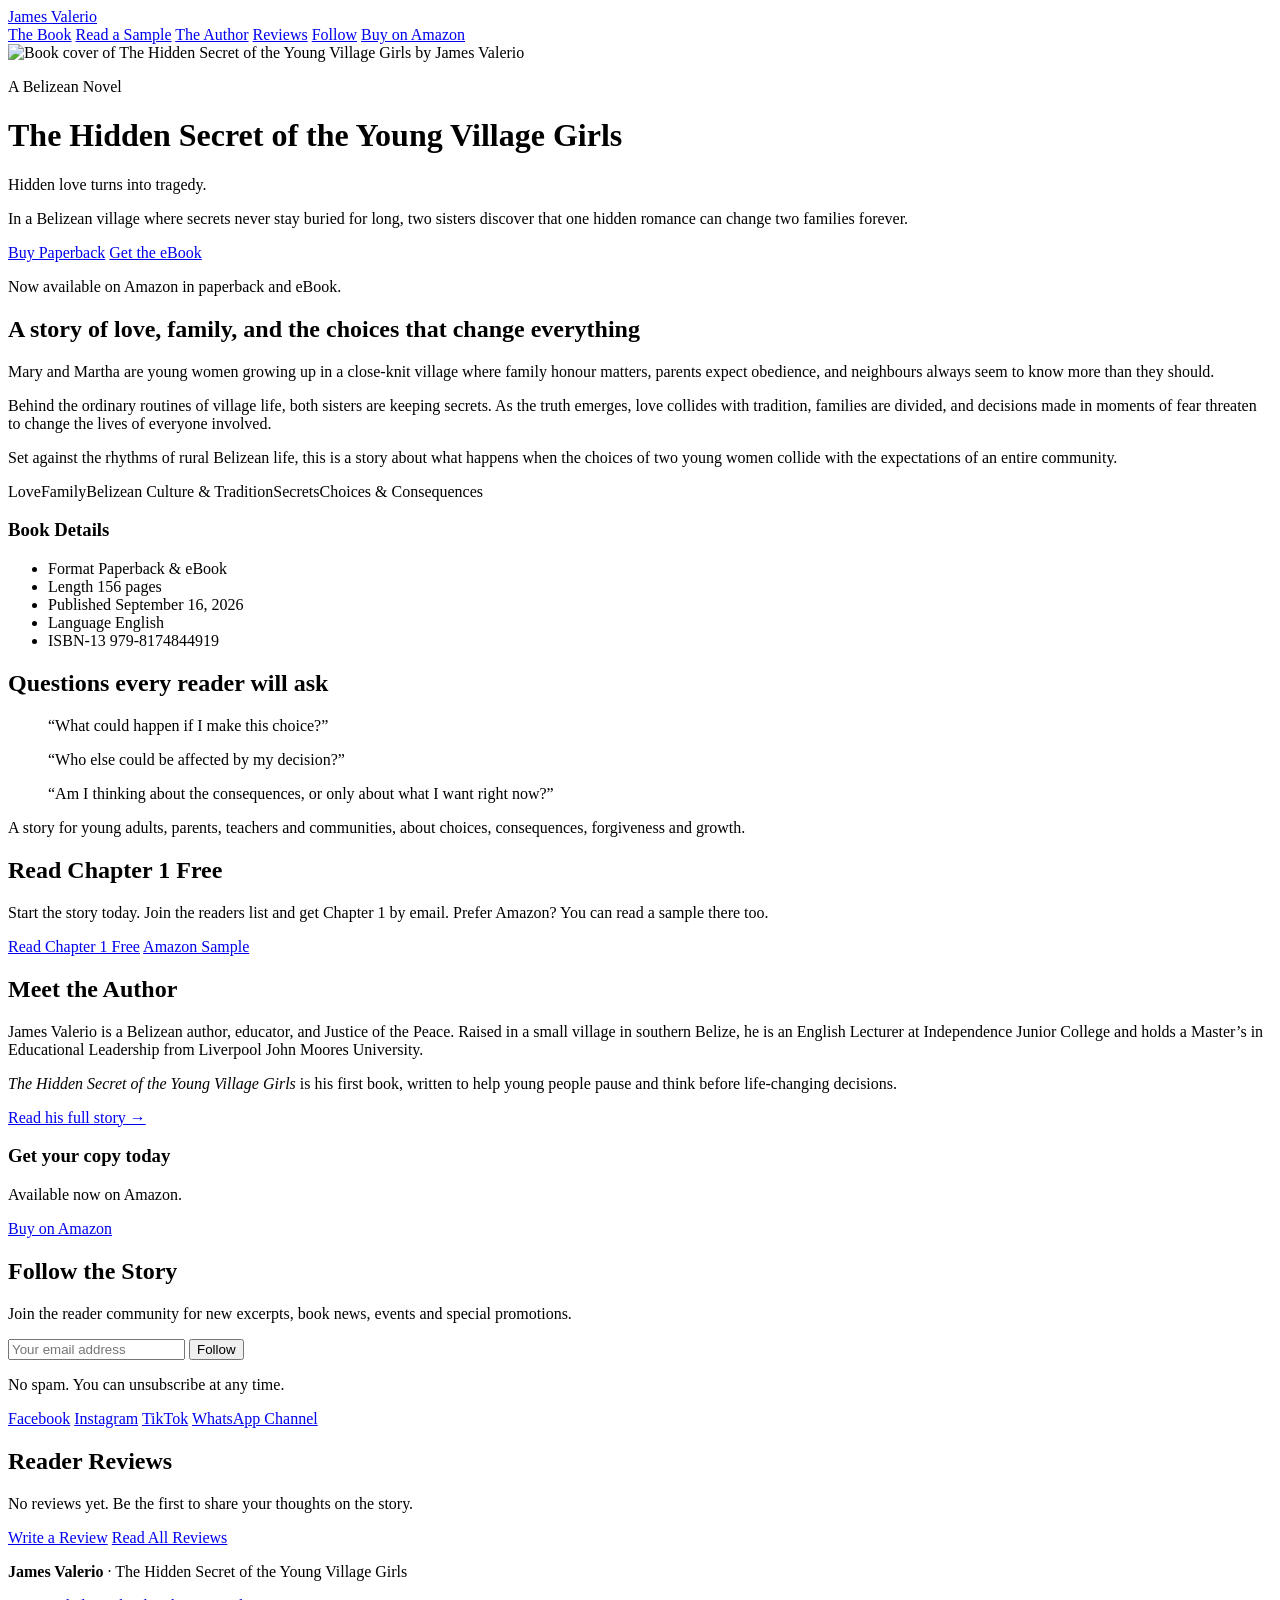
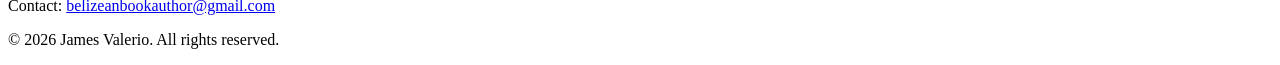
==== index.html @ d635cb6d "Add files via upload" ====
<!DOCTYPE html>
<html lang="en">
<head>
<meta charset="utf-8">
<meta name="viewport" content="width=device-width, initial-scale=1, viewport-fit=cover">
<title>James Valerio | The Hidden Secret of the Young Village Girls</title>
<meta name="description" content="A Belizean novel of love, family, culture and the choices that change everything. By James Valerio. Available on Amazon in paperback and eBook.">
<link rel="preconnect" href="https://fonts.googleapis.com">
<link rel="preconnect" href="https://fonts.gstatic.com" crossorigin>
<link href="https://fonts.googleapis.com/css2?family=Playfair+Display:wght@600;700&family=Lato:wght@400;700&display=swap" rel="stylesheet">
<link rel="stylesheet" href="css/style.css">
</head>
<body>
<header>
  <div class="wrap">
    <div class="bar">
      <a class="brand" href="#top">James Valerio</a>
      <nav>
        <a href="#book">The Book</a>
        <a href="#sample">Read a Sample</a>
        <a href="about.html">The Author</a>
        <a href="reviews.html">Reviews</a>
        <a href="#follow">Follow</a>
        <a href="https://www.amazon.com/dp/B0HKVCFZZQ" target="_blank" rel="noopener">Buy on Amazon</a>
      </nav>
    </div>
    <div class="hero" id="top">
      <img class="cover" src="images/cover.jpg" width="466" height="616" alt="Book cover of The Hidden Secret of the Young Village Girls by James Valerio">
      <div>
        <p class="kicker">A Belizean Novel</p>
        <h1>The Hidden Secret of the Young Village Girls</h1>
        <p class="tag">Hidden love turns into tragedy.</p>
        <p class="hook">In a Belizean village where secrets never stay buried for long, two sisters discover that one hidden romance can change two families forever.</p>
        <div class="btns">
          <a class="btn p" href="https://www.amazon.com/dp/B0HKVCFZZQ" target="_blank" rel="noopener">Buy Paperback</a>
          <a class="btn s" href="https://www.amazon.com/dp/B0HKVCFZZQ" target="_blank" rel="noopener">Get the eBook</a>
        </div>
        <p class="small">Now available on Amazon in paperback and eBook.</p>
      </div>
    </div>
  </div>
</header>

<section id="book">
  <div class="wrap two">
    <div>
      <h2>A story of love, family, and the choices that change everything</h2>
      <p>Mary and Martha are young women growing up in a close-knit village where family honour matters, parents expect obedience, and neighbours always seem to know more than they should.</p>
      <p>Behind the ordinary routines of village life, both sisters are keeping secrets. As the truth emerges, love collides with tradition, families are divided, and decisions made in moments of fear threaten to change the lives of everyone involved.</p>
      <p>Set against the rhythms of rural Belizean life, this is a story about what happens when the choices of two young women collide with the expectations of an entire community.</p>
      <div class="chips">
        <span class="chip">Love</span><span class="chip">Family</span><span class="chip">Belizean Culture &amp; Tradition</span><span class="chip">Secrets</span><span class="chip">Choices &amp; Consequences</span>
      </div>
    </div>
    <div class="card" id="details">
      <h3>Book Details</h3>
      <ul>
        <li>Format <span>Paperback &amp; eBook</span></li>
        <li>Length <span>156 pages</span></li>
        <li>Published <span>September 16, 2026</span></li>
        <li>Language <span>English</span></li>
        <li>ISBN-13 <span>979-8174844919</span></li>
      </ul>
    </div>
  </div>
</section>

<section class="ask center">
  <div class="wrap">
    <h2>Questions every reader will ask</h2>
    <blockquote>&ldquo;What could happen if I make this choice?&rdquo;</blockquote>
    <blockquote>&ldquo;Who else could be affected by my decision?&rdquo;</blockquote>
    <blockquote>&ldquo;Am I thinking about the consequences, or only about what I want right now?&rdquo;</blockquote>
    <p>A story for young adults, parents, teachers and communities, about choices, consequences, forgiveness and growth.</p>
  </div>
</section>

<section id="sample">
  <div class="wrap">
    <h2>Read Chapter 1 Free</h2>
    <p>Start the story today. Join the readers list and get Chapter 1 by email. Prefer Amazon? You can read a sample there too.</p>
    <div class="btnrow">
      <a class="btn p" href="read-free.html">Read Chapter 1 Free</a>
      <a class="btn alt" href="https://read.amazon.com/sample/B0HKVCFZZQ?clientId=share" target="_blank" rel="noopener">Amazon Sample</a>
    </div>
  </div>
</section>

<section id="author">
  <div class="wrap two">
    <div>
      <h2>Meet the Author</h2>
      <p>James Valerio is a Belizean author, educator, and Justice of the Peace. Raised in a small village in southern Belize, he is an English Lecturer at Independence Junior College and holds a Master&rsquo;s in Educational Leadership from Liverpool John Moores University.</p>
      <p><em>The Hidden Secret of the Young Village Girls</em> is his first book, written to help young people pause and think before life-changing decisions.</p>
      <p><a class="link" href="about.html">Read his full story &rarr;</a></p>
    </div>
    <div class="card">
      <h3>Get your copy today</h3>
      <p>Available now on Amazon.</p>
      <a class="btn p" href="https://www.amazon.com/dp/B0HKVCFZZQ" target="_blank" rel="noopener">Buy on Amazon</a>
    </div>
  </div>
</section>

<section id="follow" class="follow">
  <div class="wrap">
    <h2>Follow the Story</h2>
    <p>Join the reader community for new excerpts, book news, events and special promotions.</p>
    <!-- Connected to the Kit form (ID 9991150). Responses load in the hidden iframe so visitors stay on the page. -->
    <form class="signup" action="https://app.kit.com/forms/9991150/subscriptions" method="post" target="kit-frame" data-ajax data-success="Success! Now check your email to confirm your subscription.">
      <input type="email" name="email_address" placeholder="Your email address" aria-label="Email address" required>
      <button class="btn p" type="submit">Follow</button>
      <p class="msg" role="status"></p>
    </form>
    <iframe name="kit-frame" title="Signup response" hidden></iframe>
    <p class="note">No spam. You can unsubscribe at any time.</p>
    <!-- TODO: replace each # with the real social media link -->
    <div class="social">
      <a href="#" target="_blank" rel="noopener">Facebook</a>
      <a href="#" target="_blank" rel="noopener">Instagram</a>
      <a href="#" target="_blank" rel="noopener">TikTok</a>
      <a href="#" target="_blank" rel="noopener">WhatsApp Channel</a>
    </div>
  </div>
</section>

<section id="reviews">
  <div class="wrap">
    <h2>Reader Reviews</h2>
    <div class="reviews" data-reviews data-limit="3"></div>
    <p class="empty" data-empty>No reviews yet. Be the first to share your thoughts on the story.</p>
    <div class="btnrow">
      <a class="btn p" href="reviews.html#write">Write a Review</a>
      <a class="btn alt" href="reviews.html">Read All Reviews</a>
    </div>
  </div>
</section>

<footer>
  <div class="wrap">
    <p><strong>James Valerio</strong> &middot; The Hidden Secret of the Young Village Girls</p>
    <p>Contact: <a href="mailto:belizeanbookauthor@gmail.com">belizeanbookauthor@gmail.com</a></p>
    <p>&copy; 2026 James Valerio. All rights reserved.</p>
  </div>
</footer>
<script src="js/config.js"></script>
<script src="js/reviews.js"></script>
<script src="js/main.js" defer></script>
</body>
</html>
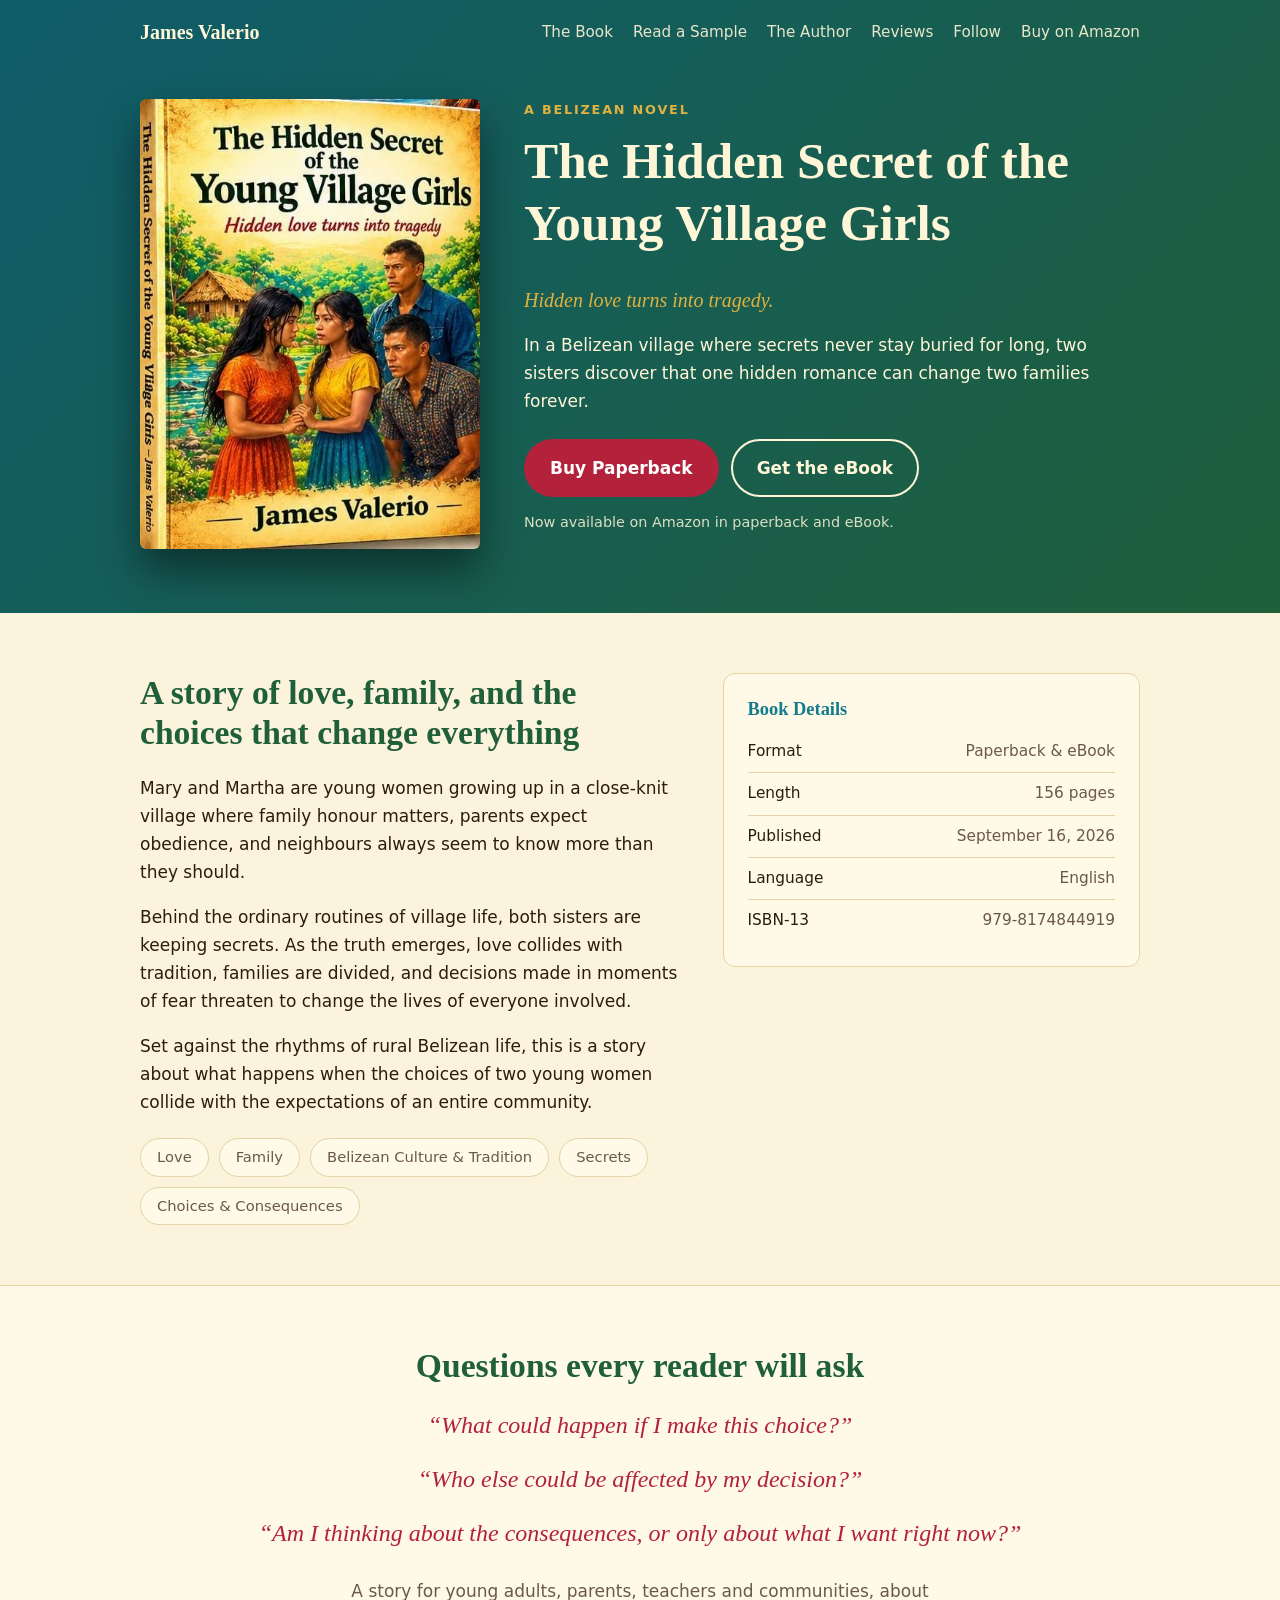
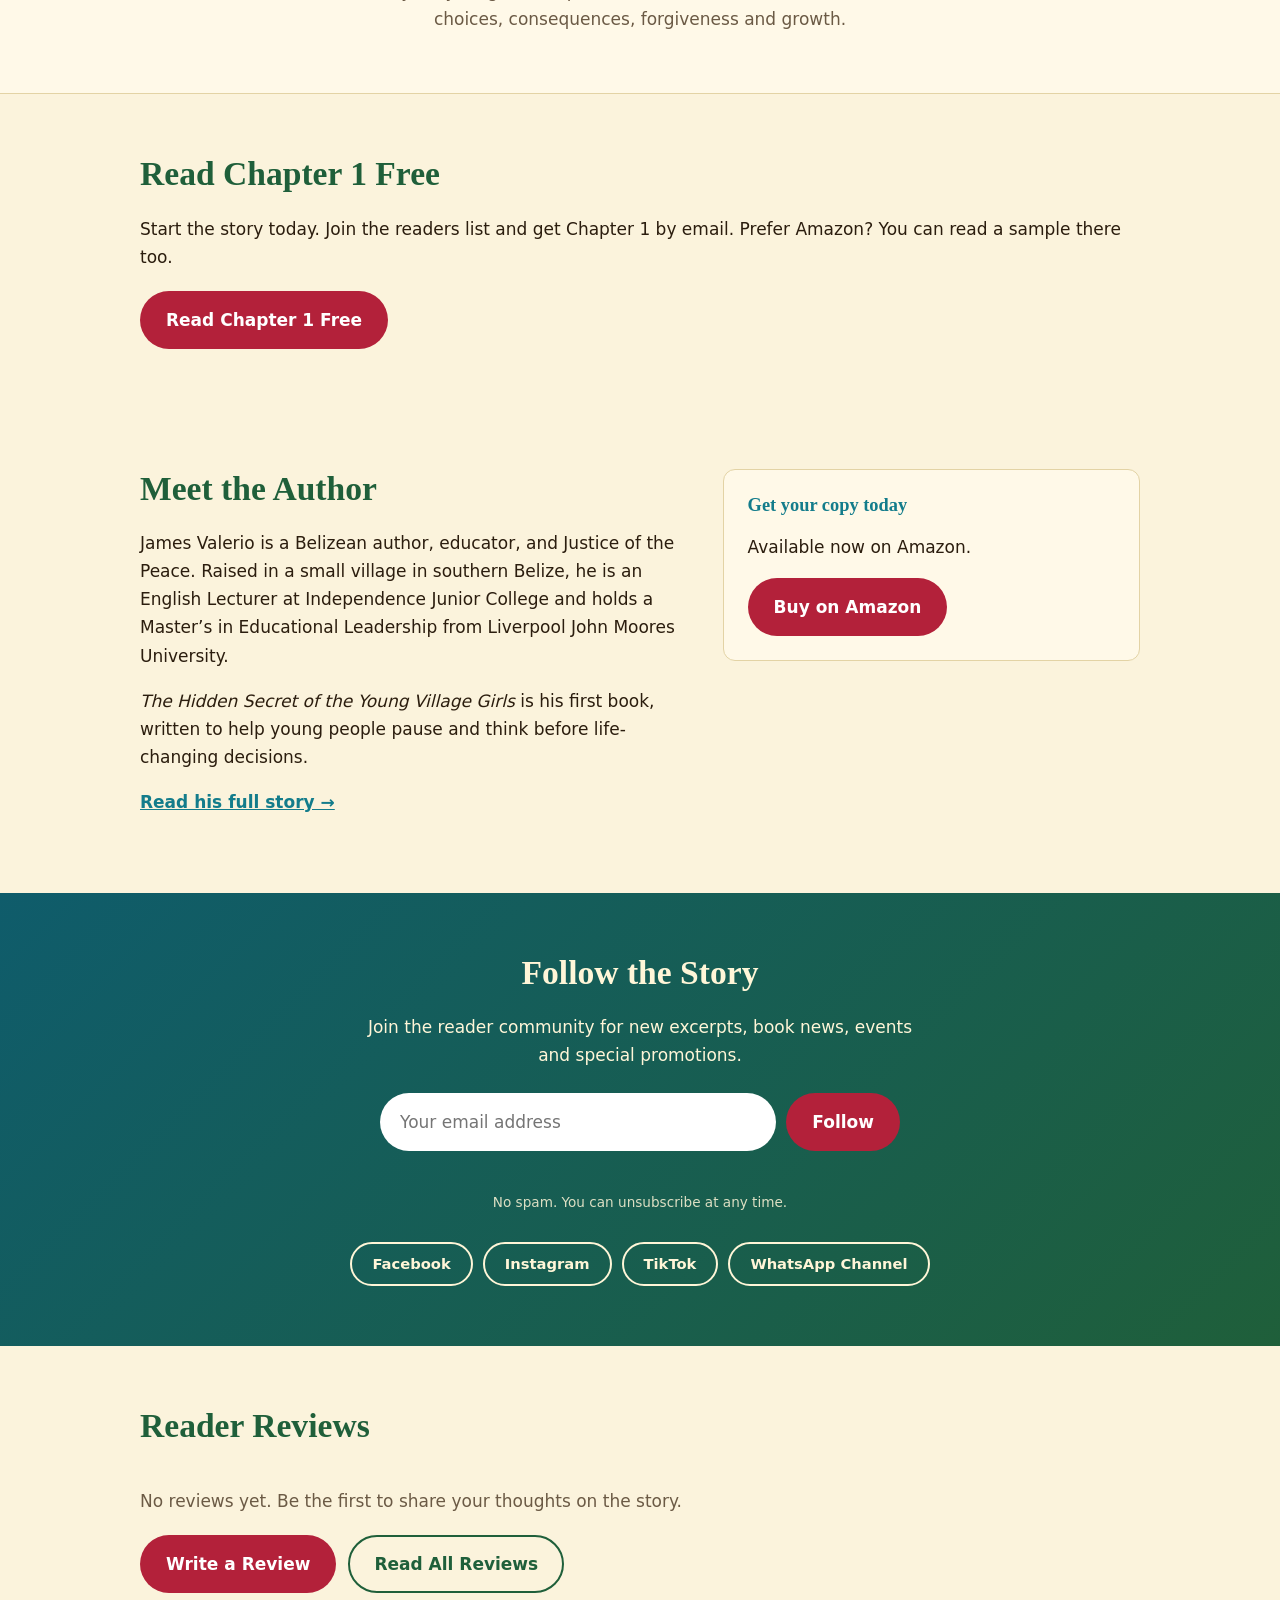
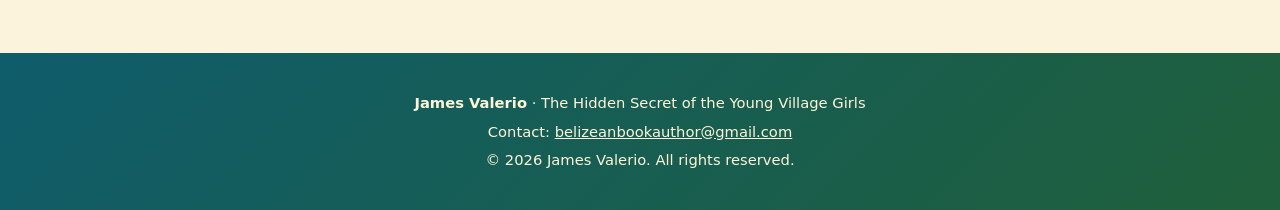
==== commit 2af30bd9: "Update index.html" ====
--- a/index.html
+++ b/index.html
@@ -81,7 +81,6 @@
     <p>Start the story today. Join the readers list and get Chapter 1 by email. Prefer Amazon? You can read a sample there too.</p>
     <div class="btnrow">
       <a class="btn p" href="read-free.html">Read Chapter 1 Free</a>
-      <a class="btn alt" href="https://read.amazon.com/sample/B0HKVCFZZQ?clientId=share" target="_blank" rel="noopener">Amazon Sample</a>
     </div>
   </div>
 </section>
--- a/css/style.css
+++ b/css/style.css
@@ -0,0 +1,750 @@
+/* ==========================================================
+   James Valerio | Author Website
+   Main stylesheet
+   ========================================================== */
+
+:root {
+  --bg: #FBF3DC;
+  --surface: #FFF9E8;
+  --text: #2B1D0E;
+  --muted: #6B5A45;
+  --green: #1F5F3A;
+  --teal: #137C8B;
+  --red: #B3213A;
+  --gold: #E0B13F;
+  --line: #E3D3A5;
+  --hero1: #0F5C6B;
+  --hero2: #1F5F3A;
+  --on-hero: #FFF6D8;
+  box-sizing: border-box;
+  padding-top: env(safe-area-inset-top,0px);
+  padding-bottom: env(safe-area-inset-bottom,0px);
+}
+
+@media (prefers-color-scheme:dark) {
+  :root:not([data-theme="light"]) {
+    --bg: #14201A;
+    --surface: #1C2C24;
+    --text: #F4E9C8;
+    --muted: #C2B48F;
+    --green: #7FD1A0;
+    --teal: #6CC7D3;
+    --red: #FF7A8E;
+    --gold: #E8BE55;
+    --line: #33473B;
+    --hero1: #0A3B45;
+    --hero2: #123D27;
+  }
+}
+
+:root[data-theme="dark"] {
+  --bg: #14201A;
+  --surface: #1C2C24;
+  --text: #F4E9C8;
+  --muted: #C2B48F;
+  --green: #7FD1A0;
+  --teal: #6CC7D3;
+  --red: #FF7A8E;
+  --gold: #E8BE55;
+  --line: #33473B;
+  --hero1: #0A3B45;
+  --hero2: #123D27;
+}
+
+html {
+  scroll-padding-top: env(safe-area-inset-top,0px);
+  scroll-behavior: smooth;
+}
+
+* {
+  box-sizing: border-box;
+}
+
+body {
+  margin: 0;
+  background: var(--bg);
+  color: var(--text);
+  font-family: Lato,system-ui,sans-serif;
+  line-height: 1.65;
+  font-size: 17px;
+}
+
+h1,h2,h3 {
+  font-family: 'Playfair Display',Georgia,serif;
+  line-height: 1.2;
+  margin: 0 0 .6em;
+}
+
+a {
+  color: inherit;
+}
+
+.wrap {
+  max-width: 1040px;
+  margin: 0 auto;
+  padding: 0 20px;
+}
+
+header {
+  background: linear-gradient(135deg,var(--hero1),var(--hero2));
+  color: var(--on-hero);
+}
+
+.bar {
+  display: flex;
+  flex-wrap: wrap;
+  gap: 10px 22px;
+  align-items: center;
+  justify-content: space-between;
+  padding: 16px 0;
+}
+
+.brand {
+  font-family: 'Playfair Display',Georgia,serif;
+  font-weight: 700;
+  font-size: 1.25rem;
+  text-decoration: none;
+}
+
+nav {
+  display: flex;
+  flex-wrap: wrap;
+  gap: 6px 20px;
+  font-size: .95rem;
+}
+
+nav a {
+  text-decoration: none;
+  opacity: .9;
+}
+
+nav a:hover {
+  opacity: 1;
+  text-decoration: underline;
+}
+
+.hero {
+  display: grid;
+  grid-template-columns: minmax(0,340px) 1fr;
+  gap: 44px;
+  align-items: center;
+  padding: 34px 0 64px;
+}
+
+.cover {
+  width: 100%;
+  height: auto;
+  border-radius: 6px;
+  box-shadow: 0 22px 40px rgba(0,0,0,.45);
+}
+
+.kicker {
+  color: var(--gold);
+  letter-spacing: .14em;
+  text-transform: uppercase;
+  font-size: .8rem;
+  font-weight: 700;
+  margin: 0 0 10px;
+}
+
+.hero h1 {
+  font-size: clamp(2rem,5vw,3.2rem);
+}
+
+.tag {
+  font-family: 'Playfair Display',Georgia,serif;
+  font-style: italic;
+  color: var(--gold);
+  font-size: 1.25rem;
+  margin: 0 0 14px;
+}
+
+.hook {
+  max-width: 34em;
+  margin: 0 0 24px;
+}
+
+.btns {
+  display: flex;
+  flex-wrap: wrap;
+  gap: 12px;
+}
+
+.btn {
+  display: inline-block;
+  padding: 13px 24px;
+  border-radius: 999px;
+  font-weight: 700;
+  text-decoration: none;
+  border: 2px solid transparent;
+}
+
+.btn.p {
+  background: var(--red);
+  color: #fff;
+}
+
+.btn.p:hover {
+  filter: brightness(1.1);
+}
+
+.btn.s {
+  border-color: var(--on-hero);
+  color: var(--on-hero);
+}
+
+.btn.s:hover {
+  background: rgba(255,255,255,.12);
+}
+
+.small {
+  font-size: .9rem;
+  opacity: .85;
+  margin-top: 14px;
+}
+
+section {
+  padding: 60px 0;
+}
+
+h2 {
+  font-size: clamp(1.6rem,3.5vw,2.1rem);
+  color: var(--green);
+}
+
+.center {
+  text-align: center;
+}
+
+.chips {
+  display: flex;
+  flex-wrap: wrap;
+  gap: 10px;
+  margin-top: 22px;
+}
+
+.chip {
+  background: var(--surface);
+  border: 1px solid var(--line);
+  border-radius: 999px;
+  padding: 6px 16px;
+  font-size: .92rem;
+  color: var(--muted);
+}
+
+.two {
+  display: grid;
+  grid-template-columns: 1.3fr 1fr;
+  gap: 40px;
+  align-items: start;
+}
+
+.card {
+  background: var(--surface);
+  border: 1px solid var(--line);
+  border-radius: 12px;
+  padding: 24px;
+}
+
+.card h3 {
+  color: var(--teal);
+  font-size: 1.15rem;
+}
+
+.card ul {
+  list-style: none;
+  margin: 0;
+  padding: 0;
+}
+
+.card li {
+  padding: 8px 0;
+  border-bottom: 1px solid var(--line);
+  display: flex;
+  justify-content: space-between;
+  gap: 16px;
+  font-size: .96rem;
+}
+
+.card li:last-child {
+  border: 0;
+}
+
+.card li span {
+  color: var(--muted);
+}
+
+.ask {
+  background: var(--surface);
+  border-top: 1px solid var(--line);
+  border-bottom: 1px solid var(--line);
+}
+
+.ask blockquote {
+  margin: 0 auto 14px;
+  max-width: 34em;
+  font-family: 'Playfair Display',Georgia,serif;
+  font-style: italic;
+  font-size: clamp(1.15rem,2.6vw,1.5rem);
+  color: var(--red);
+}
+
+.ask p {
+  color: var(--muted);
+  max-width: 34em;
+  margin: 24px auto 0;
+}
+
+.link {
+  color: var(--teal);
+  font-weight: 700;
+}
+
+footer {
+  background: linear-gradient(135deg,var(--hero1),var(--hero2));
+  color: var(--on-hero);
+  padding: 34px 0;
+  text-align: center;
+  font-size: .92rem;
+}
+
+footer p {
+  margin: 4px 0;
+}
+
+@media (max-width:760px) {
+  .hero,.two {
+    grid-template-columns: 1fr;
+  }
+  .hero {
+    gap: 28px;
+    padding-bottom: 48px;
+  }
+  .cover {
+    max-width: 270px;
+    margin: 0 auto;
+    display: block;
+  }
+  .hero {
+    text-align: center;
+  }
+  .hook {
+    margin-left: auto;
+    margin-right: auto;
+  }
+  .btns {
+    justify-content: center;
+  }
+  section {
+    padding: 44px 0;
+  }
+}
+
+
+/* ---------- Read a sample ---------- */
+.excerpt {
+  background: var(--surface);
+  border-left: 4px solid var(--red);
+  border-radius: 0 12px 12px 0;
+  margin: 22px 0 26px;
+  padding: 22px 26px;
+  font-family: 'Playfair Display', Georgia, serif;
+  font-style: italic;
+  color: var(--muted);
+}
+
+/* ---------- Follow the story ---------- */
+.follow {
+  background: linear-gradient(135deg, var(--hero1), var(--hero2));
+  color: var(--on-hero);
+  text-align: center;
+}
+
+.follow h2 {
+  color: var(--on-hero);
+}
+
+.follow > .wrap > p {
+  max-width: 34em;
+  margin: 0 auto 24px;
+}
+
+.signup {
+  display: flex;
+  flex-wrap: wrap;
+  gap: 10px;
+  justify-content: center;
+  max-width: 520px;
+  margin: 0 auto;
+}
+
+.signup input[type="email"] {
+  flex: 1 1 240px;
+  padding: 13px 18px;
+  border: 2px solid transparent;
+  border-radius: 999px;
+  background: #fff;
+  color: #2B1D0E;
+  font: inherit;
+}
+
+.signup .btn,
+form.fb .btn {
+  cursor: pointer;
+  font: inherit;
+  font-weight: 700;
+}
+
+.msg {
+  flex-basis: 100%;
+  min-height: 1.4em;
+  margin: 6px 0 0;
+  font-weight: 700;
+}
+
+.note {
+  margin-top: 8px;
+  font-size: .85rem;
+  opacity: .85;
+}
+
+.social {
+  display: flex;
+  flex-wrap: wrap;
+  gap: 10px;
+  justify-content: center;
+  margin-top: 28px;
+}
+
+.social a {
+  border: 2px solid var(--on-hero);
+  border-radius: 999px;
+  padding: 8px 20px;
+  color: var(--on-hero);
+  font-size: .92rem;
+  font-weight: 700;
+  text-decoration: none;
+}
+
+.social a:hover {
+  background: rgba(255, 255, 255, .14);
+}
+
+/* ---------- Reader feedback ---------- */
+form.fb label {
+  display: block;
+  margin: 0 0 4px;
+  font-size: .92rem;
+  font-weight: 700;
+}
+
+form.fb input[type=text],
+form.fb textarea {
+  width: 100%;
+  margin-bottom: 14px;
+  padding: 11px 14px;
+  border: 1px solid var(--line);
+  border-radius: 8px;
+  background: var(--surface);
+  color: var(--text);
+  font: inherit;
+}
+
+form.fb label.check {
+  display: flex;
+  gap: 10px;
+  align-items: flex-start;
+  margin-bottom: 16px;
+  color: var(--muted);
+  font-weight: 400;
+}
+
+form.fb label.check input {
+  margin-top: 6px;
+}
+
+.reactions p {
+  margin: 0;
+  color: var(--muted);
+}
+
+footer a {
+  color: inherit;
+}
+
+/* ---------- Inner pages ---------- */
+.page-title {
+  padding: 8px 0 52px;
+}
+
+.page-title h1 {
+  margin: 0 0 8px;
+  color: var(--on-hero);
+  font-size: clamp(2rem, 5vw, 2.8rem);
+}
+
+.page-title p {
+  max-width: 34em;
+  margin: 0;
+  opacity: .9;
+}
+
+.about {
+  display: grid;
+  grid-template-columns: minmax(0, 340px) 1fr;
+  gap: 48px;
+  align-items: start;
+}
+
+.about h2 {
+  margin-top: 1.4em;
+}
+
+.about h2:first-child,
+.about > div > h2:first-child {
+  margin-top: 0;
+}
+
+.portrait {
+  width: 100%;
+  height: auto;
+  border-radius: 12px;
+  box-shadow: 0 14px 30px rgba(0, 0, 0, .25);
+}
+
+.creds {
+  margin: 0 0 1em;
+  padding: 0;
+  list-style: none;
+}
+
+.creds li {
+  padding: 9px 0;
+  border-bottom: 1px solid var(--line);
+  font-weight: 700;
+}
+
+.creds span {
+  display: block;
+  color: var(--muted);
+  font-size: .92rem;
+  font-weight: 400;
+}
+
+.pull {
+  margin: 28px 0;
+  padding: 22px 26px;
+  border-left: 4px solid var(--red);
+  border-radius: 0 12px 12px 0;
+  background: var(--surface);
+  color: var(--green);
+  font-family: 'Playfair Display', Georgia, serif;
+  font-size: 1.3rem;
+  font-style: italic;
+}
+
+.ask .pull {
+  max-width: 34em;
+  margin: 0 auto 20px;
+  text-align: left;
+}
+
+.btn.alt {
+  border-color: var(--green);
+  color: var(--green);
+}
+
+.btn.alt:hover {
+  background: var(--surface);
+}
+
+.btnrow {
+  display: flex;
+  flex-wrap: wrap;
+  gap: 12px;
+  margin-top: 20px;
+}
+
+/* ---------- Reviews ---------- */
+.reviews {
+  display: grid;
+  grid-template-columns: repeat(auto-fit, minmax(260px, 1fr));
+  gap: 20px;
+  margin-top: 24px;
+}
+
+.review {
+  margin: 0;
+  padding: 22px;
+  border: 1px solid var(--line);
+  border-radius: 12px;
+  background: var(--surface);
+}
+
+.review p {
+  margin: 0 0 12px;
+  font-style: italic;
+}
+
+.review .who {
+  color: var(--teal);
+  font-size: .92rem;
+  font-weight: 700;
+}
+
+.empty {
+  color: var(--muted);
+}
+
+.ask.text-left {
+  text-align: left;
+}
+
+@media (max-width: 760px) {
+  .about {
+    grid-template-columns: 1fr;
+  }
+
+  .portrait {
+    max-width: 300px;
+  }
+}
+
+/* ---------- Chapter reading page ---------- */
+.chapter {
+  max-width: 36em;
+  margin: 0 auto;
+  font-family: Georgia, 'Times New Roman', serif;
+  font-size: 1.15rem;
+  line-height: 1.9;
+}
+
+.chapter p {
+  margin: 0 0 1.1em;
+}
+
+.chapter .text-msg {
+  margin: 0 0 1.1em 1em;
+  padding-left: 14px;
+  border-left: 3px solid var(--teal);
+  color: var(--muted);
+  font-style: italic;
+}
+
+.chapter .end {
+  margin-top: 2em;
+  color: var(--muted);
+  font-size: .95rem;
+  text-align: center;
+  letter-spacing: .12em;
+  text-transform: uppercase;
+}
+
+.illus {
+  margin: 1.6em auto;
+  text-align: center;
+}
+
+.illus img {
+  max-width: 100%;
+  height: auto;
+  border-radius: 8px;
+  box-shadow: 0 10px 24px rgba(0, 0, 0, .25);
+}
+
+.ask .lead {
+  max-width: 34em;
+  margin: 0 auto 8px;
+}
+
+.center-row {
+  justify-content: center;
+}
+
+.fine {
+  max-width: 34em;
+  margin: 22px auto 0;
+  color: var(--muted);
+  font-size: .85rem;
+}
+
+.steps {
+  margin: 0 0 1em;
+  padding-left: 1.2em;
+}
+
+.steps li {
+  padding: 4px 0;
+}
+
+/* ---------- Referral stars ---------- */
+.signup label.check {
+  display: flex;
+  flex-basis: 100%;
+  gap: 10px;
+  align-items: flex-start;
+  color: var(--muted);
+  font-size: .9rem;
+  text-align: left;
+}
+
+.signup label.check input {
+  margin-top: 5px;
+}
+
+.ref-note {
+  margin: 0 0 14px;
+  color: var(--green);
+  font-weight: 700;
+}
+
+.big {
+  margin: 0;
+  color: var(--green);
+  font-family: 'Playfair Display', Georgia, serif;
+  font-size: 2.4rem;
+  line-height: 1.1;
+}
+
+.progress {
+  height: 14px;
+  margin: 12px 0 8px;
+  overflow: hidden;
+  border-radius: 999px;
+  background: var(--line);
+}
+
+.progress span {
+  display: block;
+  width: 0;
+  height: 100%;
+  background: linear-gradient(90deg, var(--gold), var(--red));
+  transition: width .6s;
+}
+
+.sharebox {
+  display: flex;
+  flex-wrap: wrap;
+  gap: 10px;
+  margin: 14px 0;
+}
+
+.sharebox input {
+  flex: 1 1 260px;
+  padding: 11px 14px;
+  border: 1px solid var(--line);
+  border-radius: 8px;
+  background: var(--surface);
+  color: var(--text);
+  font: inherit;
+}
+
+.sharebox button {
+  cursor: pointer;
+  font: inherit;
+  font-weight: 700;
+}
+
+.stack > .card + .card {
+  margin-top: 20px;
+}
